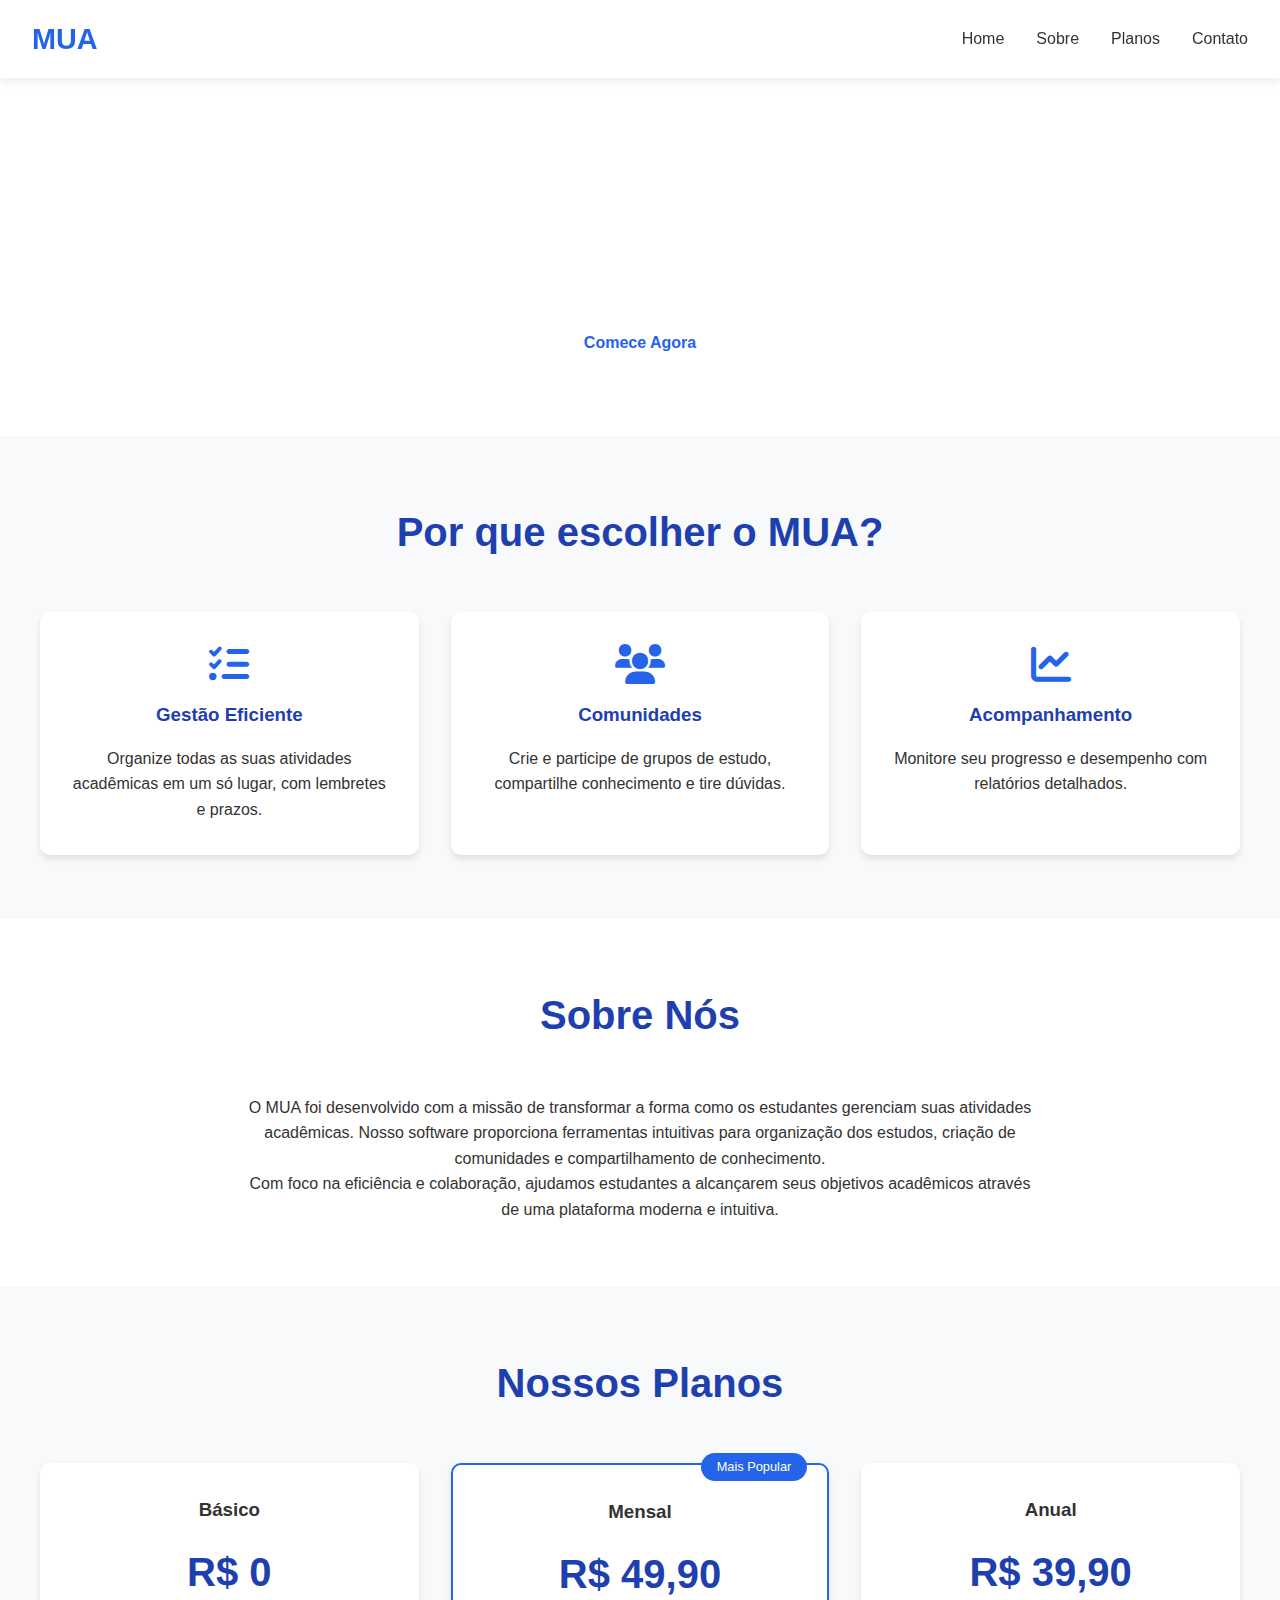
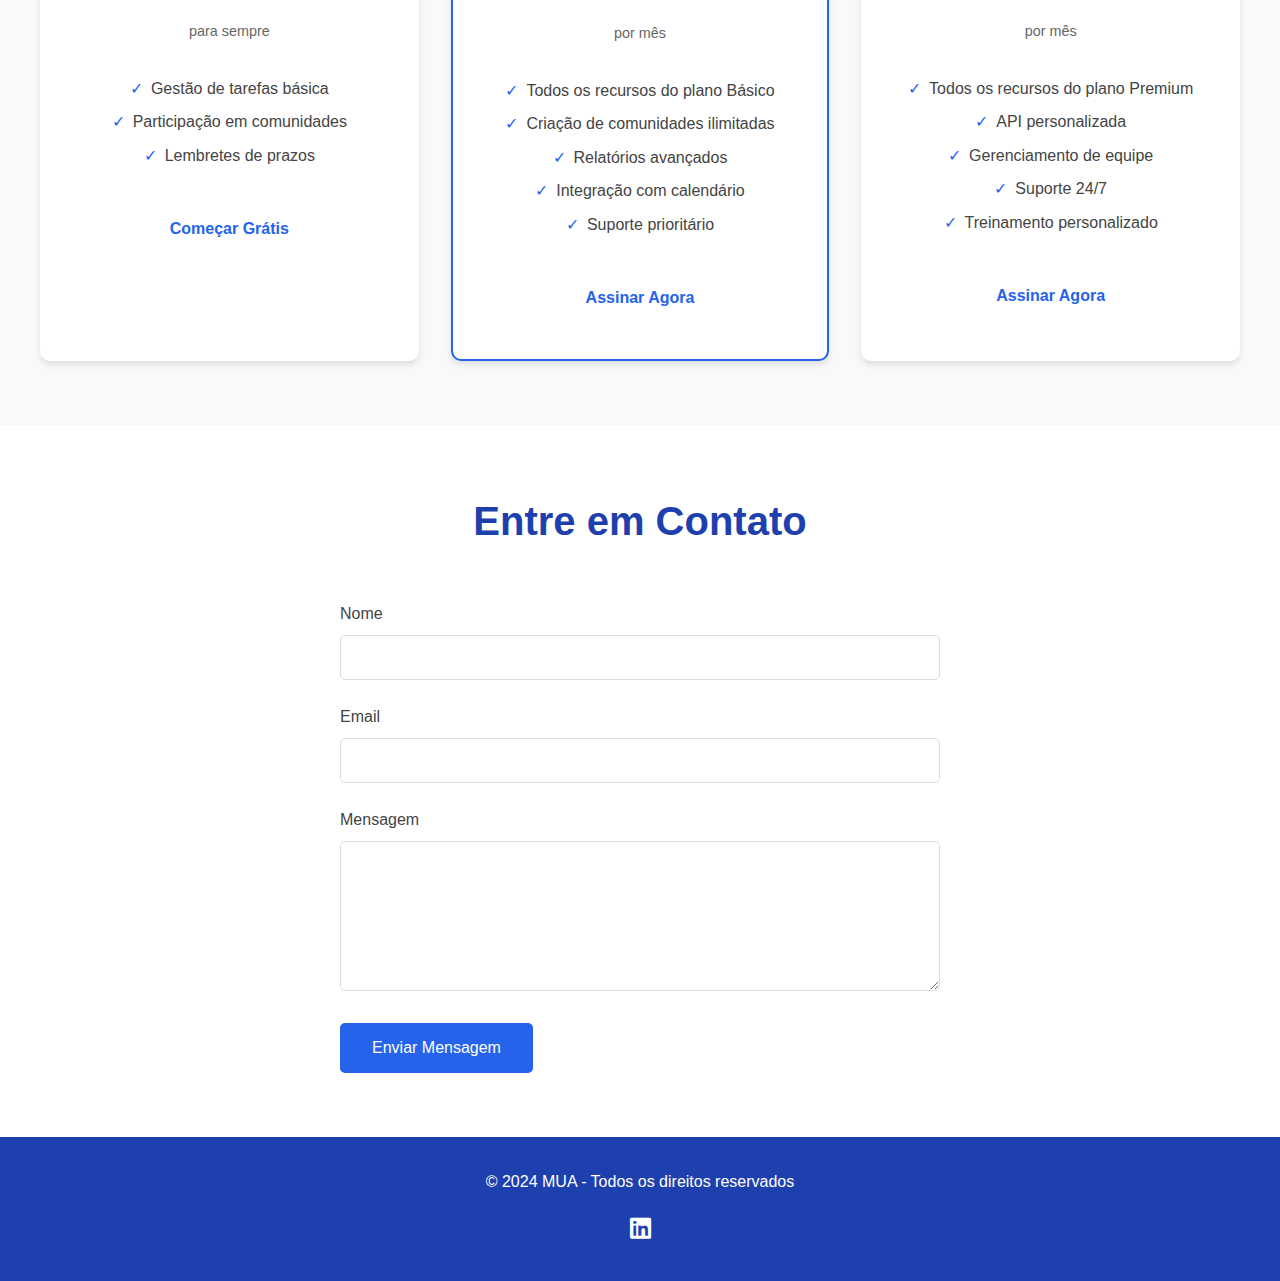
==== index.html @ cd939777 "update" ====
<!DOCTYPE html>
<html lang="pt-BR">
<head>
    <meta charset="UTF-8">
    <meta name="viewport" content="width=device-width, initial-scale=1.0">
    <title>MUA - Gestão Acadêmica Inteligente</title>
    <link rel="stylesheet" href="https://cdnjs.cloudflare.com/ajax/libs/font-awesome/6.0.0/css/all.min.css">
    <link rel="shortcut icon" href="imagens/logo-favicon.png" type="image/x-icon">
    <link rel="stylesheet" href="./css/mua.css">
</head>
<body>
    <!-- Navbar -->
    <nav class="navbar">
        <a href="#home" class="logo">MUA</a>
        <div class="nav-links">
            <a href="#home">Home</a>
            <a href="#sobre">Sobre</a>
            <a href="#planos">Planos</a>
            <a href="#contato">Contato</a>
        </div>
        <button class="menu-btn">
            <i class="fas fa-bars"></i>
        </button>
    </nav>

    <!-- Hero Section -->
    <section id="home" class="hero">
        <h1>Organize seus estudos de forma inteligente</h1>
        <p>O MUA é a plataforma perfeita para gerenciar suas demandas acadêmicas, criar comunidades de estudo e alcançar seu potencial máximo.</p>
        <a href="#planos" class="cta-button">Comece Agora</a>
    </section>

    <!-- Features Section -->
    <section class="features">
        <h2 class="section-title">Por que escolher o MUA?</h2>
        <div class="features-grid">
            <div class="feature-card">
                <i class="fas fa-tasks feature-icon"></i>
                <h3>Gestão Eficiente</h3>
                <p>Organize todas as suas atividades acadêmicas em um só lugar, com lembretes e prazos.</p>
            </div>
            <div class="feature-card">
                <i class="fas fa-users feature-icon"></i>
                <h3>Comunidades</h3>
                <p>Crie e participe de grupos de estudo, compartilhe conhecimento e tire dúvidas.</p>
            </div>
            <div class="feature-card">
                <i class="fas fa-chart-line feature-icon"></i>
                <h3>Acompanhamento</h3>
                <p>Monitore seu progresso e desempenho com relatórios detalhados.</p>
            </div>
        </div>
    </section>

    <!-- Sobre Section -->
    <section id="sobre" class="sobre">
        <h2 class="section-title">Sobre Nós</h2>
        <div class="sobre-content">
            <p>O MUA foi desenvolvido com a missão de transformar a forma como os estudantes gerenciam suas atividades acadêmicas. Nosso software proporciona ferramentas intuitivas para organização dos estudos, criação de comunidades e compartilhamento de conhecimento.</p>
            <p>Com foco na eficiência e colaboração, ajudamos estudantes a alcançarem seus objetivos acadêmicos através de uma plataforma moderna e intuitiva.</p>
        </div>
    </section>

    <!-- Planos Section -->
    <section id="planos" class="planos">
        <h2 class="section-title">Nossos Planos</h2>
        <div class="planos-grid">
            <div class="plano-card">
                <h3>Básico</h3>
                <div class="preco">R$ 0</div>
                <div class="periodo">para sempre</div>
                <ul class="beneficios">
                    <li>Gestão de tarefas básica</li>
                    <li>Participação em comunidades</li>
                    <li>Lembretes de prazos</li>
                </ul>
                <a href="#" class="cta-button">Começar Grátis</a>
            </div>
            <div class="plano-card plano-popular">
                <span class="popular-badge">Mais Popular</span>
                <h3>Mensal</h3>
                <div class="preco">R$ 49,90</div>
                <div class="periodo">por mês</div>
                <ul class="beneficios">
                    <li>Todos os recursos do plano Básico</li>
                    <li>Criação de comunidades ilimitadas</li>
                    <li>Relatórios avançados</li>
                    <li>Integração com calendário</li>
                    <li>Suporte prioritário</li>
                </ul>
                <a href="./checkout.html" class="cta-button">Assinar Agora</a>
            </div>
            <div class="plano-card">
                <h3>Anual</h3>
                <div class="preco">R$ 39,90</div>
                <div class="periodo">por mês</div>
                <ul class="beneficios">
                    <li>Todos os recursos do plano Premium</li>
                    <li>API personalizada</li>
                    <li>Gerenciamento de equipe</li>
                    <li>Suporte 24/7</li>
                    <li>Treinamento personalizado</li>
                </ul>
                <a href="./checkout.html" class="cta-button">Assinar Agora</a>
            </div>
        </div>
    </section>

    <!-- Contato Section -->
    <section id="contato" class="contato">
        <h2 class="section-title">Entre em Contato</h2>
        <div class="form-container">
            <form id="contactForm">
                <div class="form-group">
                    <label for="nome">Nome</label>
                    <input type="text" id="nome" required>
                </div>
                <div class="form-group">
                    <label for="email">Email</label>
                    <input type="email" id="email" required>
                </div>
                <div class="form-group">
                    <label for="mensagem">Mensagem</label>
                    <textarea id="mensagem" required></textarea>
                </div>
                <button type="submit" class="submit-btn">Enviar Mensagem</button>
            </form>
        </div>
    </section>

    <!-- Footer -->
    <footer class="footer">
        <p>&copy; 2024 MUA - Todos os direitos reservados</p>
        <div class="social-links">
            <a href="#"><i class="fab fa-linkedin"></i></a>
        </div>
    </footer>
---- css/mua.css ----
/* Reset e Estilos Gerais */
* {
    margin: 0;
    padding: 0;
    box-sizing: border-box;
    font-family: 'Segoe UI', Tahoma, Geneva, Verdana, sans-serif;
}

html {
    scroll-behavior: smooth;
}

body {
    line-height: 1.6;
    color: #333;
}

/* Navbar */
.navbar {
    position: fixed;
    top: 0;
    width: 100%;
    background-color: #fff;
    padding: 1rem 2rem;
    box-shadow: 0 2px 10px rgba(0, 0, 0, 0.1);
    z-index: 1000;
    display: flex;
    justify-content: space-between;
    align-items: center;
}

.logo {
    font-size: 1.8rem;
    font-weight: bold;
    color: #2563eb;
    text-decoration: none;
}

.nav-links {
    display: flex;
    gap: 2rem;
}

.nav-links a {
    text-decoration: none;
    color: #333;
    font-weight: 500;
    transition: color 0.3s;
}

.nav-links a:hover {
    color: #2563eb;
}

.menu-btn {
    display: none;
    background: none;
    border: none;
    font-size: 1.5rem;
    cursor: pointer;
}

/* Hero Section */
.hero {
    background-image: url(./img/bg-home.jpg);
    color: white;
    padding: 8rem 2rem 4rem;
    text-align: center;
}

.hero h1 {
    font-size: 3rem;
    margin-bottom: 1rem;
}

.hero p {
    font-size: 1.2rem;
    max-width: 800px;
    margin: 0 auto 2rem;
    opacity: 0.9;
}

.cta-button {
    display: inline-block;
    padding: 1rem 2rem;
    background-color: #ffffff;
    color: #2563eb;
    text-decoration: none;
    border-radius: 5px;
    font-weight: bold;
    transition: transform 0.3s;
}

.cta-button:hover {
    transform: translateY(-3px);
}

/* Features Section */
.features {
    padding: 4rem 2rem;
    background-color: #f8f9fa;
}

.section-title {
    text-align: center;
    font-size: 2.5rem;
    margin-bottom: 3rem;
    color: #1e40af;
}

.features-grid {
    display: grid;
    grid-template-columns: repeat(auto-fit, minmax(250px, 1fr));
    gap: 2rem;
    max-width: 1200px;
    margin: 0 auto;
}

.feature-card {
    background: white;
    padding: 2rem;
    border-radius: 10px;
    box-shadow: 0 4px 6px rgba(0, 0, 0, 0.1);
    text-align: center;
}

.feature-icon {
    font-size: 2.5rem;
    color: #2563eb;
    margin-bottom: 1rem;
}

.feature-card h3 {
    margin-bottom: 1rem;
    color: #1e40af;
}

/* Sobre Section */
.sobre {
    padding: 4rem 2rem;
    background-color: white;
}

.sobre-content {
    max-width: 800px;
    margin: 0 auto;
    text-align: center;
}

/* Planos Section */
.planos {
    padding: 4rem 2rem;
    background-color: #f8f9fa;
}

.planos-grid {
    display: grid;
    grid-template-columns: repeat(auto-fit, minmax(300px, 1fr));
    gap: 2rem;
    max-width: 1200px;
    margin: 0 auto;
}

.plano-card {
    background: white;
    padding: 2rem;
    border-radius: 10px;
    box-shadow: 0 4px 6px rgba(0, 0, 0, 0.1);
    text-align: center;
    transition: transform 0.3s;
}

.plano-card:hover {
    transform: translateY(-10px);
}

.plano-popular {
    position: relative;
    border: 2px solid #2563eb;
}

.popular-badge {
    position: absolute;
    top: -12px;
    right: 20px;
    background: #2563eb;
    color: white;
    padding: 0.25rem 1rem;
    border-radius: 20px;
    font-size: 0.8rem;
}

.preco {
    font-size: 2.5rem;
    font-weight: bold;
    color: #1e40af;
    margin: 1rem 0;
}

.periodo {
    color: #666;
    font-size: 0.9rem;
}

.beneficios {
    list-style: none;
    margin: 2rem 0;
}

.beneficios li {
    margin-bottom: 0.5rem;
    color: #444;
}

.beneficios li::before {
    content: "✓";
    color: #2563eb;
    margin-right: 0.5rem;
}

/* Contato Section */
.contato {
    padding: 4rem 2rem;
    background-color: white;
}

.form-container {
    max-width: 600px;
    margin: 0 auto;
}

.form-group {
    margin-bottom: 1.5rem;
}

.form-group label {
    display: block;
    margin-bottom: 0.5rem;
    color: #444;
}

.form-group input,
.form-group textarea {
    width: 100%;
    padding: 0.8rem;
    border: 1px solid #ddd;
    border-radius: 5px;
    font-size: 1rem;
}

.form-group textarea {
    height: 150px;
    resize: vertical;
}

.submit-btn {
    background-color: #2563eb;
    color: white;
    border: none;
    padding: 1rem 2rem;
    border-radius: 5px;
    cursor: pointer;
    font-size: 1rem;
    transition: background-color 0.3s;
}

.submit-btn:hover {
    background-color: #1e40af;
}

/* Footer */
.footer {
    background-color: #1e40af;
    color: white;
    padding: 2rem;
    text-align: center;
}

.social-links {
    margin-top: 1rem;
}

.social-links a {
    color: white;
    margin: 0 0.5rem;
    font-size: 1.5rem;
    text-decoration: none;
}

/* Responsividade */
@media (max-width: 768px) {
    .nav-links {
        display: none;
        position: fixed;
        top: 70px;
        left: 0;
        width: 100%;
        background: white;
        padding: 1rem;
        box-shadow: 0 2px 10px rgba(0, 0, 0, 0.1);
        flex-direction: column;
        text-align: center;
    }

    .nav-links.active {
        display: flex;
    }

    .menu-btn {
        display: block;
    }

    .hero h1 {
        font-size: 2rem;
    }

    .section-title {
        font-size: 2rem;
    }
}
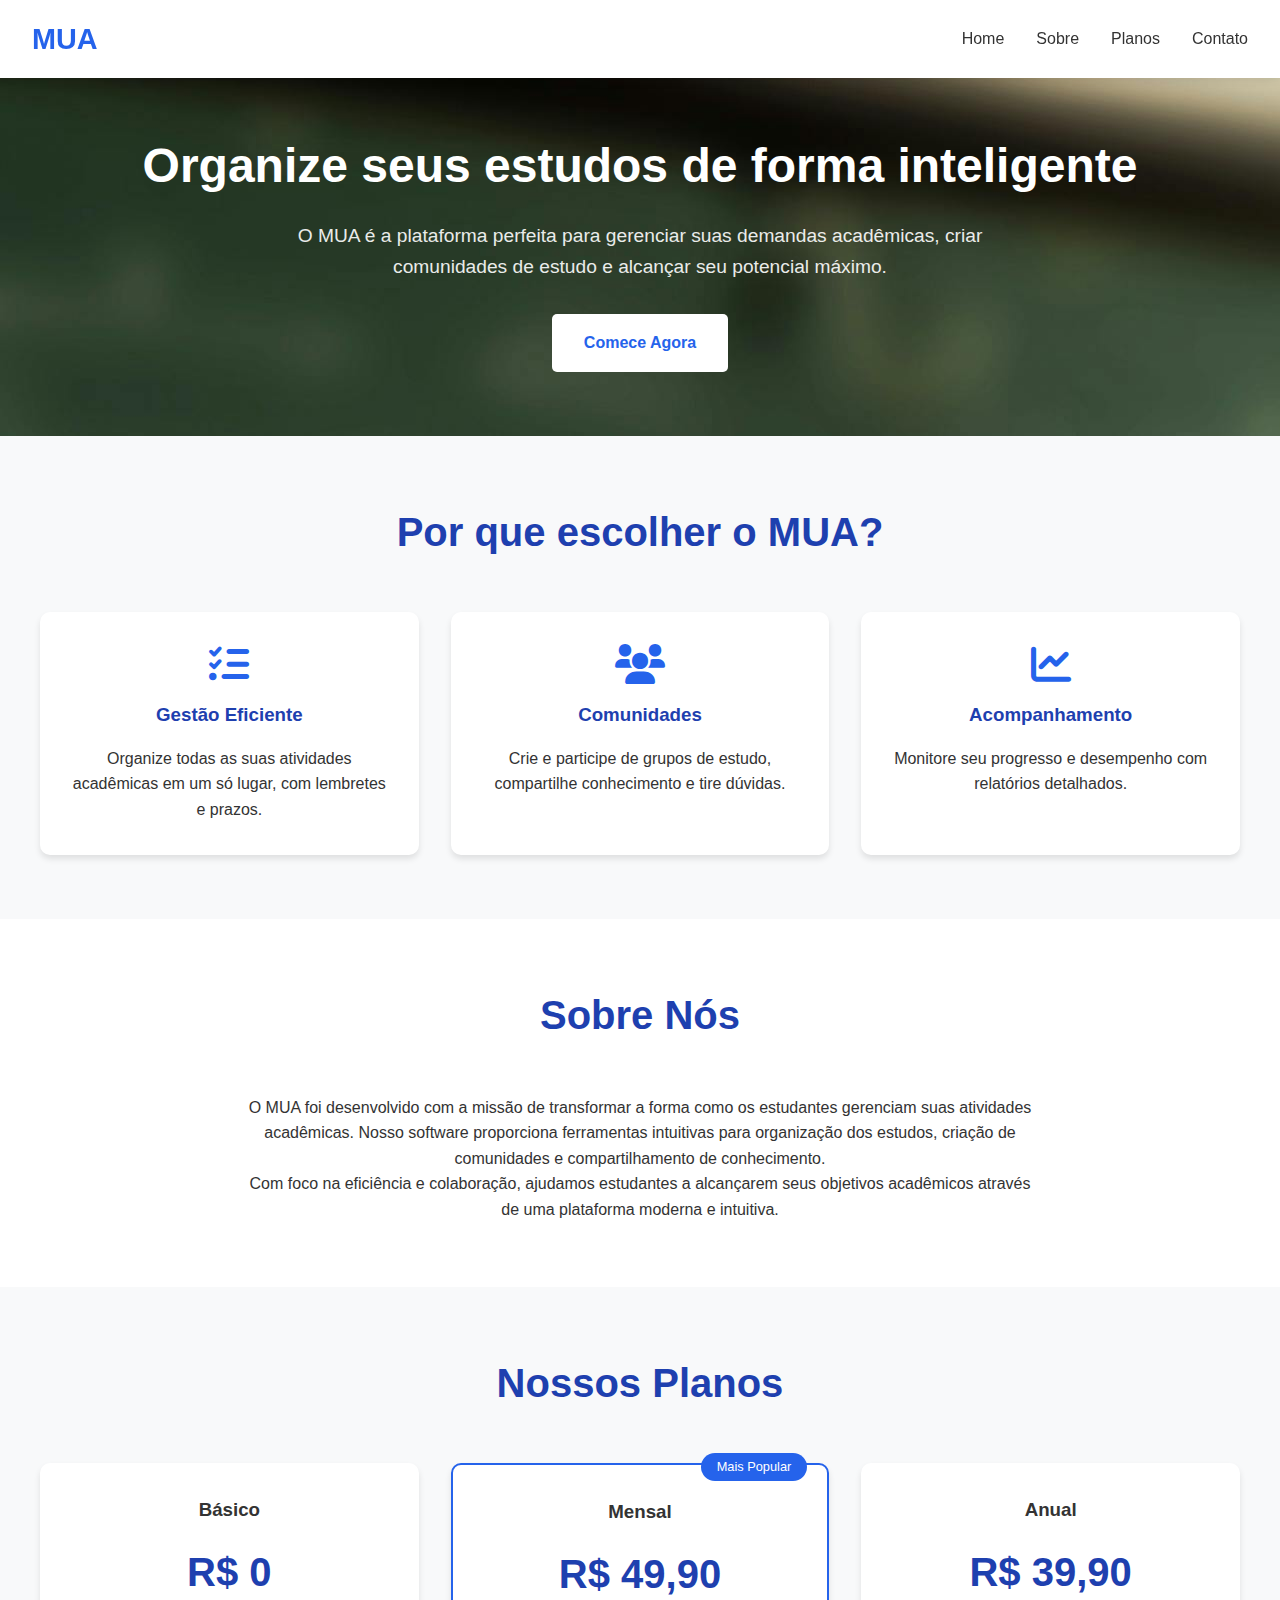
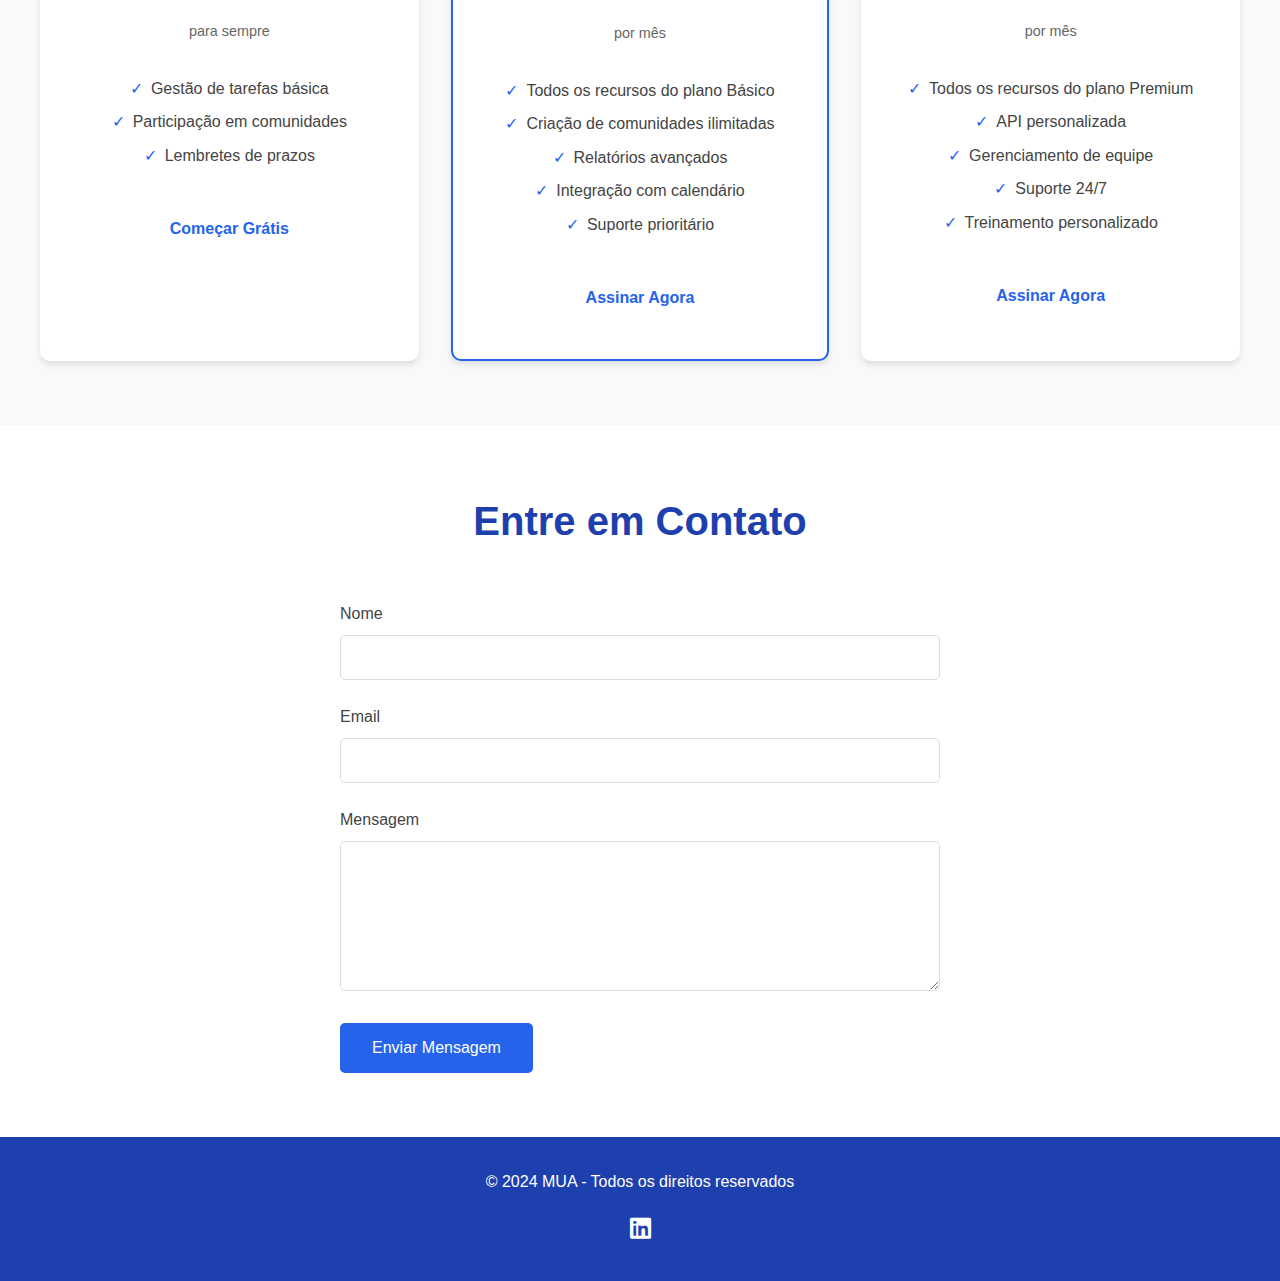
==== commit 43883241: "update" ====
--- a/index.html
+++ b/index.html
@@ -5,7 +5,7 @@
     <meta name="viewport" content="width=device-width, initial-scale=1.0">
     <title>MUA - Gestão Acadêmica Inteligente</title>
     <link rel="stylesheet" href="https://cdnjs.cloudflare.com/ajax/libs/font-awesome/6.0.0/css/all.min.css">
-    <link rel="shortcut icon" href="imagens/logo-favicon.png" type="image/x-icon">
+    <link rel="shortcut icon" href="./css/img/logo-favicon.png" type="image/x-icon">
     <link rel="stylesheet" href="./css/mua.css">
 </head>
 <body>
